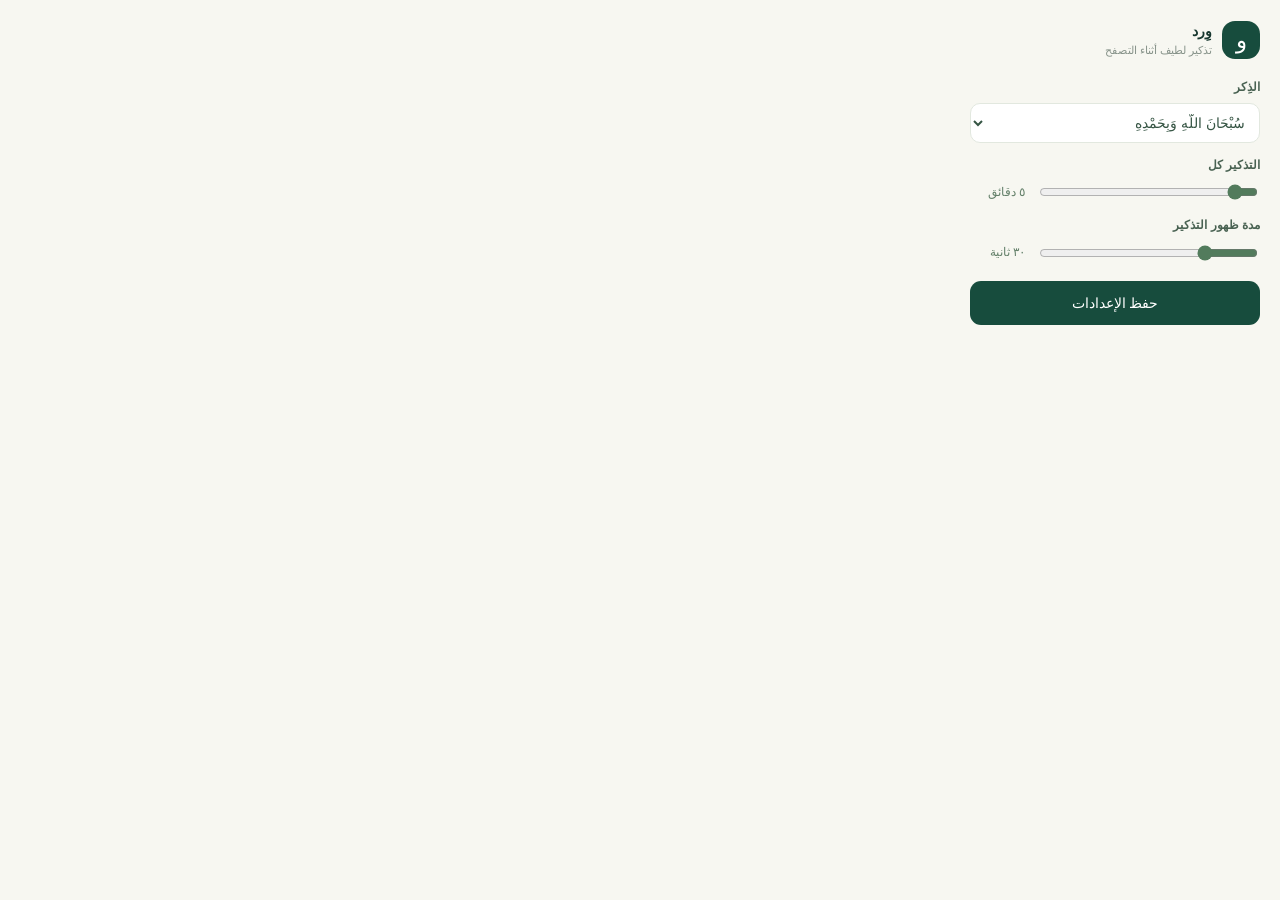
==== chrome-extension/options.html @ 133cc1dc "Add Chrome reminders and auto-dismiss" ====
<!doctype html>
<html lang="ar" dir="rtl">
<head>
  <meta charset="utf-8">
  <meta name="viewport" content="width=device-width,initial-scale=1">
  <title>إعدادات وِرد</title>
  <style>
    *{box-sizing:border-box}body{width:330px;margin:0;padding:20px;background:#f7f7f1;color:#17372f;font:14px/1.6 'Segoe UI',Tahoma,sans-serif}.brand{display:flex;align-items:center;gap:10px;margin-bottom:18px}.mark{display:grid;place-items:center;width:38px;height:38px;border-radius:13px;background:#174c3d;color:white;font-size:23px}.brand b,.brand small{display:block}.brand small{font-size:11px;color:#87938a}.field{display:block;margin:13px 0 6px;font-size:12px;font-weight:600;color:#496252}select,input{width:100%;padding:10px;border:1px solid #e2e8df;border-radius:10px;background:white;color:#365544;font:inherit}input[type=range]{padding:0;accent-color:#527b5c}.row{display:flex;align-items:center;gap:12px}.row input{flex:1}.row output{min-width:55px;color:#64806a;font-size:12px}.save{width:100%;margin-top:17px;border:0;border-radius:11px;padding:11px;background:#174c3d;color:white;font:inherit;cursor:pointer}.status{min-height:18px;margin:8px 0 0;color:#63856a;font-size:11px}
  </style>
</head>
<body>
  <header class="brand"><span class="mark">و</span><span><b>وِرد</b><small>تذكير لطيف أثناء التصفح</small></span></header>
  <label class="field" for="dhikr">الذِكر</label>
  <select id="dhikr"><option>سُبْحَانَ اللَّهِ وَبِحَمْدِهِ</option><option>سُبْحَانَ اللَّهِ</option><option>الْحَمْدُ لِلَّهِ</option><option>اللَّهُ أَكْبَرُ</option><option>لَا إِلَهَ إِلَّا اللَّهُ</option><option>أَسْتَغْفِرُ اللَّهَ</option><option>اللَّهُمَّ صَلِّ عَلَى مُحَمَّدٍ</option></select>
  <label class="field" for="interval">التذكير كل</label><div class="row"><input id="interval" type="range" min="1" max="60" value="5"><output id="interval-out">٥ دقائق</output></div>
  <label class="field" for="duration">مدة ظهور التذكير</label><div class="row"><input id="duration" type="range" min="5" max="120" step="5" value="30"><output id="duration-out">٣٠ ثانية</output></div>
  <button id="save" class="save">حفظ الإعدادات</button><p id="status" class="status" aria-live="polite"></p>
  <script src="options.js"></script>
</body>
</html>
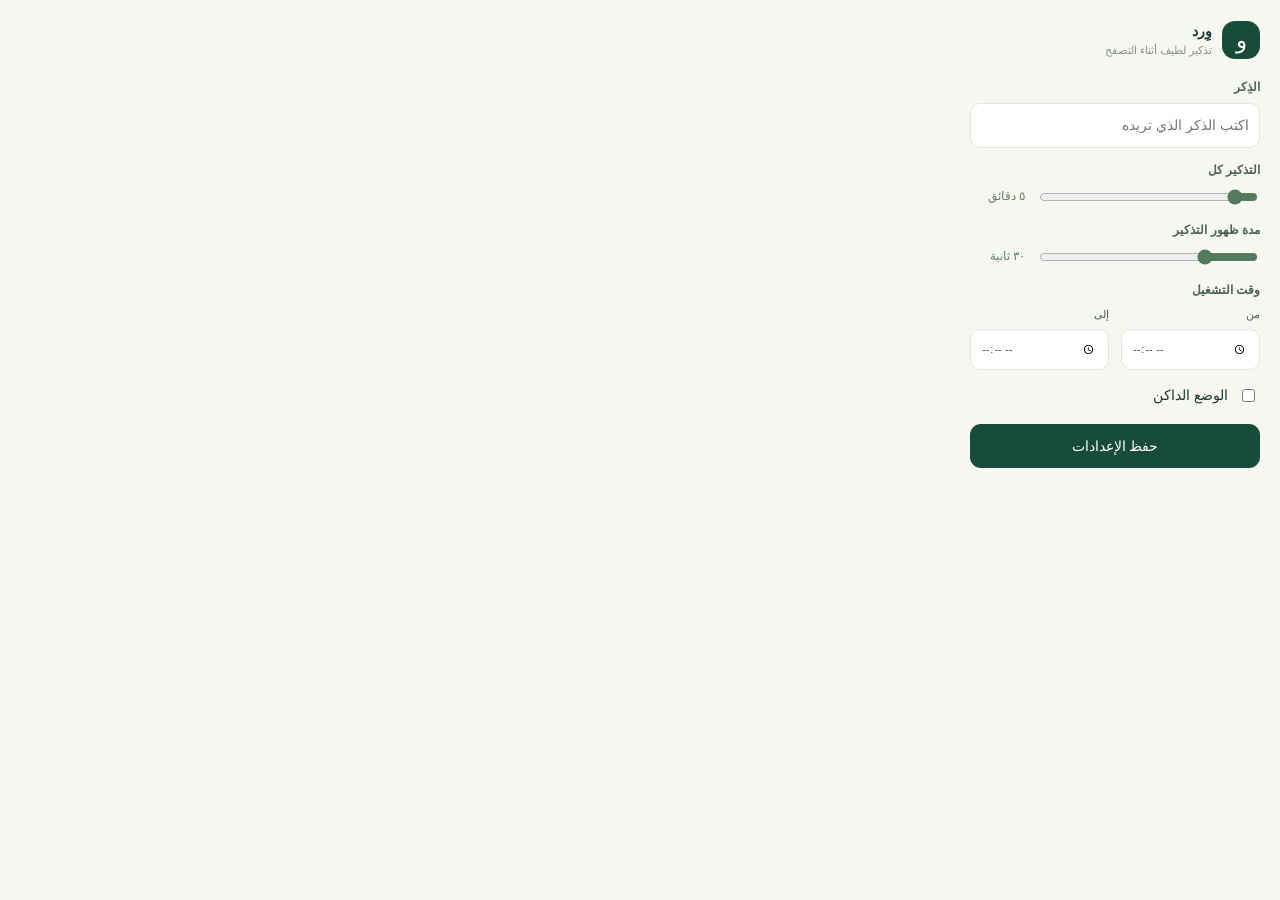
==== commit 396ac4be: "Add custom dhikr schedule and dark mode" ====
--- a/chrome-extension/options.html
+++ b/chrome-extension/options.html
@@ -1,21 +1,19 @@
 <!doctype html>
 <html lang="ar" dir="rtl">
 <head>
-  <meta charset="utf-8">
-  <meta name="viewport" content="width=device-width,initial-scale=1">
-  <title>إعدادات وِرد</title>
+  <meta charset="utf-8"><meta name="viewport" content="width=device-width,initial-scale=1"><title>إعدادات وِرد</title>
   <style>
-    *{box-sizing:border-box}body{width:330px;margin:0;padding:20px;background:#f7f7f1;color:#17372f;font:14px/1.6 'Segoe UI',Tahoma,sans-serif}.brand{display:flex;align-items:center;gap:10px;margin-bottom:18px}.mark{display:grid;place-items:center;width:38px;height:38px;border-radius:13px;background:#174c3d;color:white;font-size:23px}.brand b,.brand small{display:block}.brand small{font-size:11px;color:#87938a}.field{display:block;margin:13px 0 6px;font-size:12px;font-weight:600;color:#496252}select,input{width:100%;padding:10px;border:1px solid #e2e8df;border-radius:10px;background:white;color:#365544;font:inherit}input[type=range]{padding:0;accent-color:#527b5c}.row{display:flex;align-items:center;gap:12px}.row input{flex:1}.row output{min-width:55px;color:#64806a;font-size:12px}.save{width:100%;margin-top:17px;border:0;border-radius:11px;padding:11px;background:#174c3d;color:white;font:inherit;cursor:pointer}.status{min-height:18px;margin:8px 0 0;color:#63856a;font-size:11px}
+    *{box-sizing:border-box}body{width:330px;margin:0;padding:20px;background:#f7f7f1;color:#17372f;font:14px/1.6 'Segoe UI',Tahoma,sans-serif}.brand{display:flex;align-items:center;gap:10px;margin-bottom:18px}.mark{display:grid;place-items:center;width:38px;height:38px;border-radius:13px;background:#174c3d;color:white;font-size:23px}.brand b,.brand small{display:block}.brand small{font-size:11px;color:#87938a}.field{display:block;margin:13px 0 6px;font-size:12px;font-weight:600;color:#496252}input{width:100%;padding:10px;border:1px solid #e2e8df;border-radius:10px;background:white;color:#365544;font:inherit}input[type=range]{padding:0;accent-color:#527b5c}.row,.times{display:flex;align-items:center;gap:12px}.row input{flex:1}.row output{min-width:55px;color:#64806a;font-size:12px}.times label{flex:1;color:#496252;font-size:11px}.times input{margin-top:5px}.theme{display:flex;align-items:center;gap:8px;margin-top:14px}.theme input{width:17px}.save{width:100%;margin-top:17px;border:0;border-radius:11px;padding:11px;background:#174c3d;color:white;font:inherit;cursor:pointer}.status{min-height:18px;margin:8px 0 0;color:#63856a;font-size:11px}body.dark{background:#18251f;color:#e5eee8}body.dark input{background:#22332a;border-color:#3a4b40;color:#e5eee8}body.dark .field,body.dark .times label{color:#c4d4c8}
   </style>
 </head>
 <body>
   <header class="brand"><span class="mark">و</span><span><b>وِرد</b><small>تذكير لطيف أثناء التصفح</small></span></header>
-  <label class="field" for="dhikr">الذِكر</label>
-  <select id="dhikr"><option>سُبْحَانَ اللَّهِ وَبِحَمْدِهِ</option><option>سُبْحَانَ اللَّهِ</option><option>الْحَمْدُ لِلَّهِ</option><option>اللَّهُ أَكْبَرُ</option><option>لَا إِلَهَ إِلَّا اللَّهُ</option><option>أَسْتَغْفِرُ اللَّهَ</option><option>اللَّهُمَّ صَلِّ عَلَى مُحَمَّدٍ</option></select>
+  <label class="field" for="dhikr">الذِكر</label><input id="dhikr" maxlength="120" placeholder="اكتب الذكر الذي تريده">
   <label class="field" for="interval">التذكير كل</label><div class="row"><input id="interval" type="range" min="1" max="60" value="5"><output id="interval-out">٥ دقائق</output></div>
   <label class="field" for="duration">مدة ظهور التذكير</label><div class="row"><input id="duration" type="range" min="5" max="120" step="5" value="30"><output id="duration-out">٣٠ ثانية</output></div>
+  <label class="field">وقت التشغيل</label><div class="times"><label>من<input id="activeFrom" type="time"></label><label>إلى<input id="activeUntil" type="time"></label></div>
+  <label class="theme"><input id="darkMode" type="checkbox"> الوضع الداكن</label>
   <button id="save" class="save">حفظ الإعدادات</button><p id="status" class="status" aria-live="polite"></p>
   <script src="options.js"></script>
 </body>
-</html>
-
+</html>
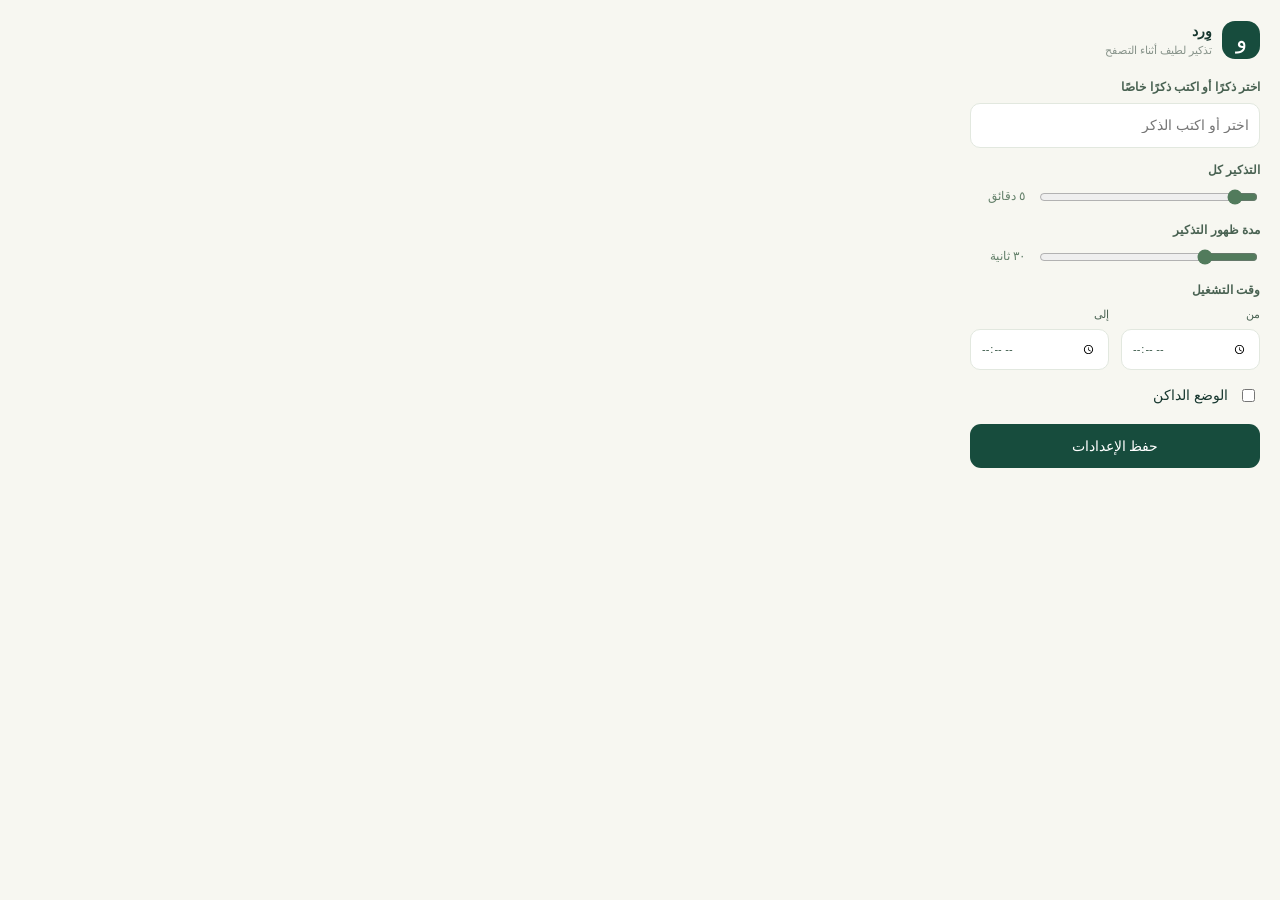
==== commit 53c4ca85: "Add selectable preset dhikr list" ====
--- a/chrome-extension/options.html
+++ b/chrome-extension/options.html
@@ -8,7 +8,7 @@
 </head>
 <body>
   <header class="brand"><span class="mark">و</span><span><b>وِرد</b><small>تذكير لطيف أثناء التصفح</small></span></header>
-  <label class="field" for="dhikr">الذِكر</label><input id="dhikr" maxlength="120" placeholder="اكتب الذكر الذي تريده">
+  <label class="field" for="dhikr">اختر ذكرًا أو اكتب ذكرًا خاصًا</label><input id="dhikr" list="dhikrOptions" maxlength="120" placeholder="اختر أو اكتب الذكر"><datalist id="dhikrOptions"><option value="سُبْحَانَ اللَّهِ وَبِحَمْدِهِ"><option value="سُبْحَانَ اللَّهِ"><option value="الْحَمْدُ لِلَّهِ"><option value="اللَّهُ أَكْبَرُ"><option value="لَا إِلَهَ إِلَّا اللَّهُ"><option value="أَسْتَغْفِرُ اللَّهَ"><option value="لَا حَوْلَ وَلَا قُوَّةَ إِلَّا بِاللَّهِ"><option value="سُبْحَانَ اللَّهِ وَالْحَمْدُ لِلَّهِ وَلَا إِلَهَ إِلَّا اللَّهُ وَاللَّهُ أَكْبَرُ"><option value="اللَّهُمَّ صَلِّ عَلَى مُحَمَّدٍ"></datalist>
   <label class="field" for="interval">التذكير كل</label><div class="row"><input id="interval" type="range" min="1" max="60" value="5"><output id="interval-out">٥ دقائق</output></div>
   <label class="field" for="duration">مدة ظهور التذكير</label><div class="row"><input id="duration" type="range" min="5" max="120" step="5" value="30"><output id="duration-out">٣٠ ثانية</output></div>
   <label class="field">وقت التشغيل</label><div class="times"><label>من<input id="activeFrom" type="time"></label><label>إلى<input id="activeUntil" type="time"></label></div>
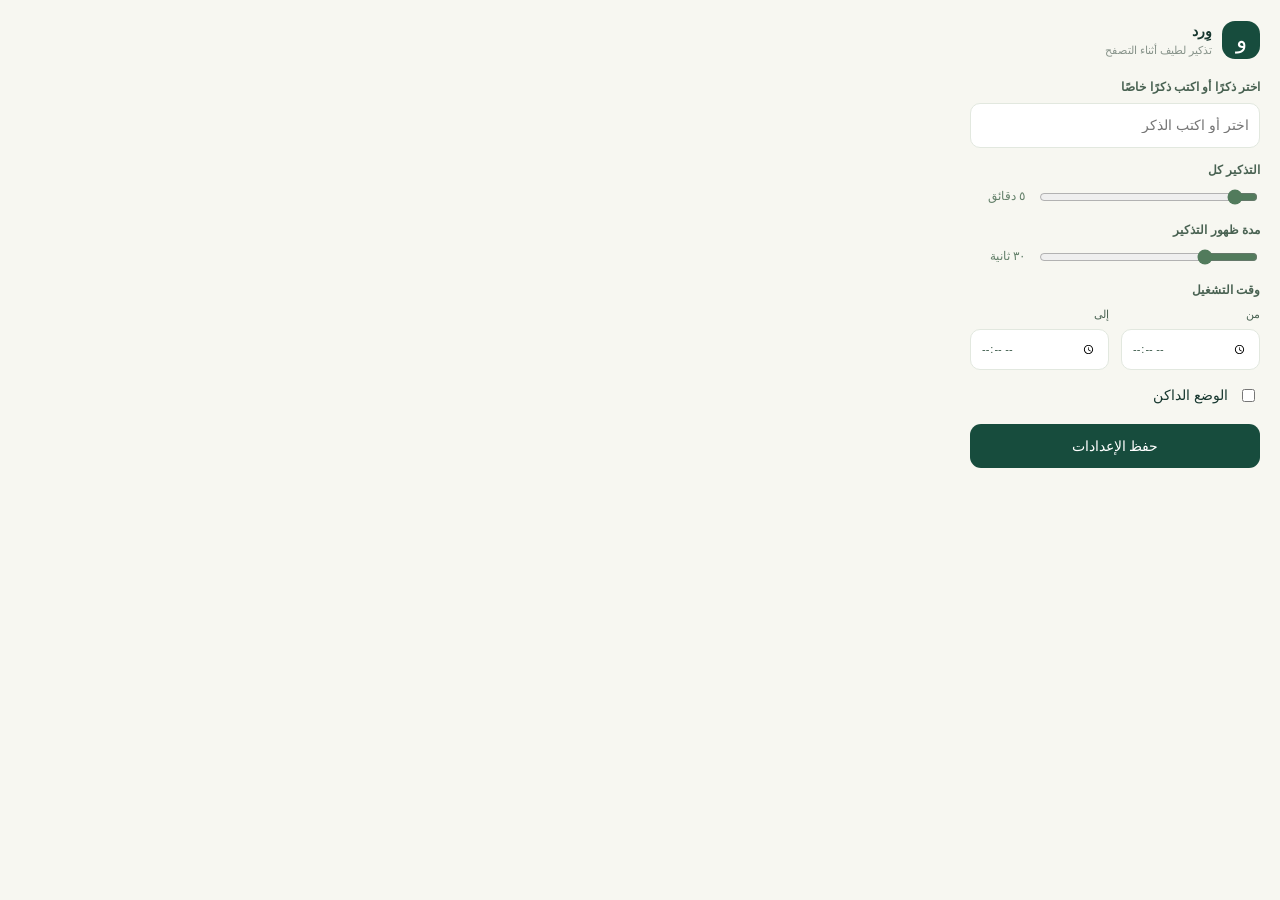
==== commit 3d98f0be: "Wrap long dhikr and expand the rotation list" ====
--- a/chrome-extension/options.html
+++ b/chrome-extension/options.html
@@ -8,7 +8,7 @@
 </head>
 <body>
   <header class="brand"><span class="mark">و</span><span><b>وِرد</b><small>تذكير لطيف أثناء التصفح</small></span></header>
-  <label class="field" for="dhikr">اختر ذكرًا أو اكتب ذكرًا خاصًا</label><input id="dhikr" list="dhikrOptions" maxlength="120" placeholder="اختر أو اكتب الذكر"><datalist id="dhikrOptions"><option value="سُبْحَانَ اللَّهِ وَبِحَمْدِهِ"><option value="سُبْحَانَ اللَّهِ"><option value="الْحَمْدُ لِلَّهِ"><option value="اللَّهُ أَكْبَرُ"><option value="لَا إِلَهَ إِلَّا اللَّهُ"><option value="أَسْتَغْفِرُ اللَّهَ"><option value="لَا حَوْلَ وَلَا قُوَّةَ إِلَّا بِاللَّهِ"><option value="سُبْحَانَ اللَّهِ وَالْحَمْدُ لِلَّهِ وَلَا إِلَهَ إِلَّا اللَّهُ وَاللَّهُ أَكْبَرُ"><option value="اللَّهُمَّ صَلِّ عَلَى مُحَمَّدٍ"></datalist>
+  <label class="field" for="dhikr">اختر ذكرًا أو اكتب ذكرًا خاصًا</label><input id="dhikr" list="dhikrOptions" maxlength="120" placeholder="اختر أو اكتب الذكر"><datalist id="dhikrOptions"><option value="سُبْحَانَ اللَّهِ وَبِحَمْدِهِ"><option value="سُبْحَانَ اللَّهِ"><option value="الْحَمْدُ لِلَّهِ"><option value="اللَّهُ أَكْبَرُ"><option value="لَا إِلَهَ إِلَّا اللَّهُ"><option value="أَسْتَغْفِرُ اللَّهَ"><option value="لَا حَوْلَ وَلَا قُوَّةَ إِلَّا بِاللَّهِ"><option value="سُبْحَانَ اللَّهِ وَالْحَمْدُ لِلَّهِ وَلَا إِلَهَ إِلَّا اللَّهُ وَاللَّهُ أَكْبَرُ"><option value="اللَّهُمَّ صَلِّ عَلَى مُحَمَّدٍ"><option value="سُبْحَانَ اللَّهِ الْعَظِيمِ وَبِحَمْدِهِ"><option value="لَا إِلَهَ إِلَّا اللَّهُ وَحْدَهُ لَا شَرِيكَ لَهُ، لَهُ الْمُلْكُ وَلَهُ الْحَمْدُ، وَهُوَ عَلَى كُلِّ شَيْءٍ قَدِيرٌ"><option value="أَسْتَغْفِرُ اللَّهَ الْعَظِيمَ وَأَتُوبُ إِلَيْهِ"><option value="حَسْبِيَ اللَّهُ لَا إِلَهَ إِلَّا هُوَ، عَلَيْهِ تَوَكَّلْتُ وَهُوَ رَبُّ الْعَرْشِ الْعَظِيمِ"><option value="اللَّهُمَّ أَعِنِّي عَلَى ذِكْرِكَ وَشُكْرِكَ وَحُسْنِ عِبَادَتِكَ"></datalist>
   <label class="field" for="interval">التذكير كل</label><div class="row"><input id="interval" type="range" min="1" max="60" value="5"><output id="interval-out">٥ دقائق</output></div>
   <label class="field" for="duration">مدة ظهور التذكير</label><div class="row"><input id="duration" type="range" min="5" max="120" step="5" value="30"><output id="duration-out">٣٠ ثانية</output></div>
   <label class="field">وقت التشغيل</label><div class="times"><label>من<input id="activeFrom" type="time"></label><label>إلى<input id="activeUntil" type="time"></label></div>
